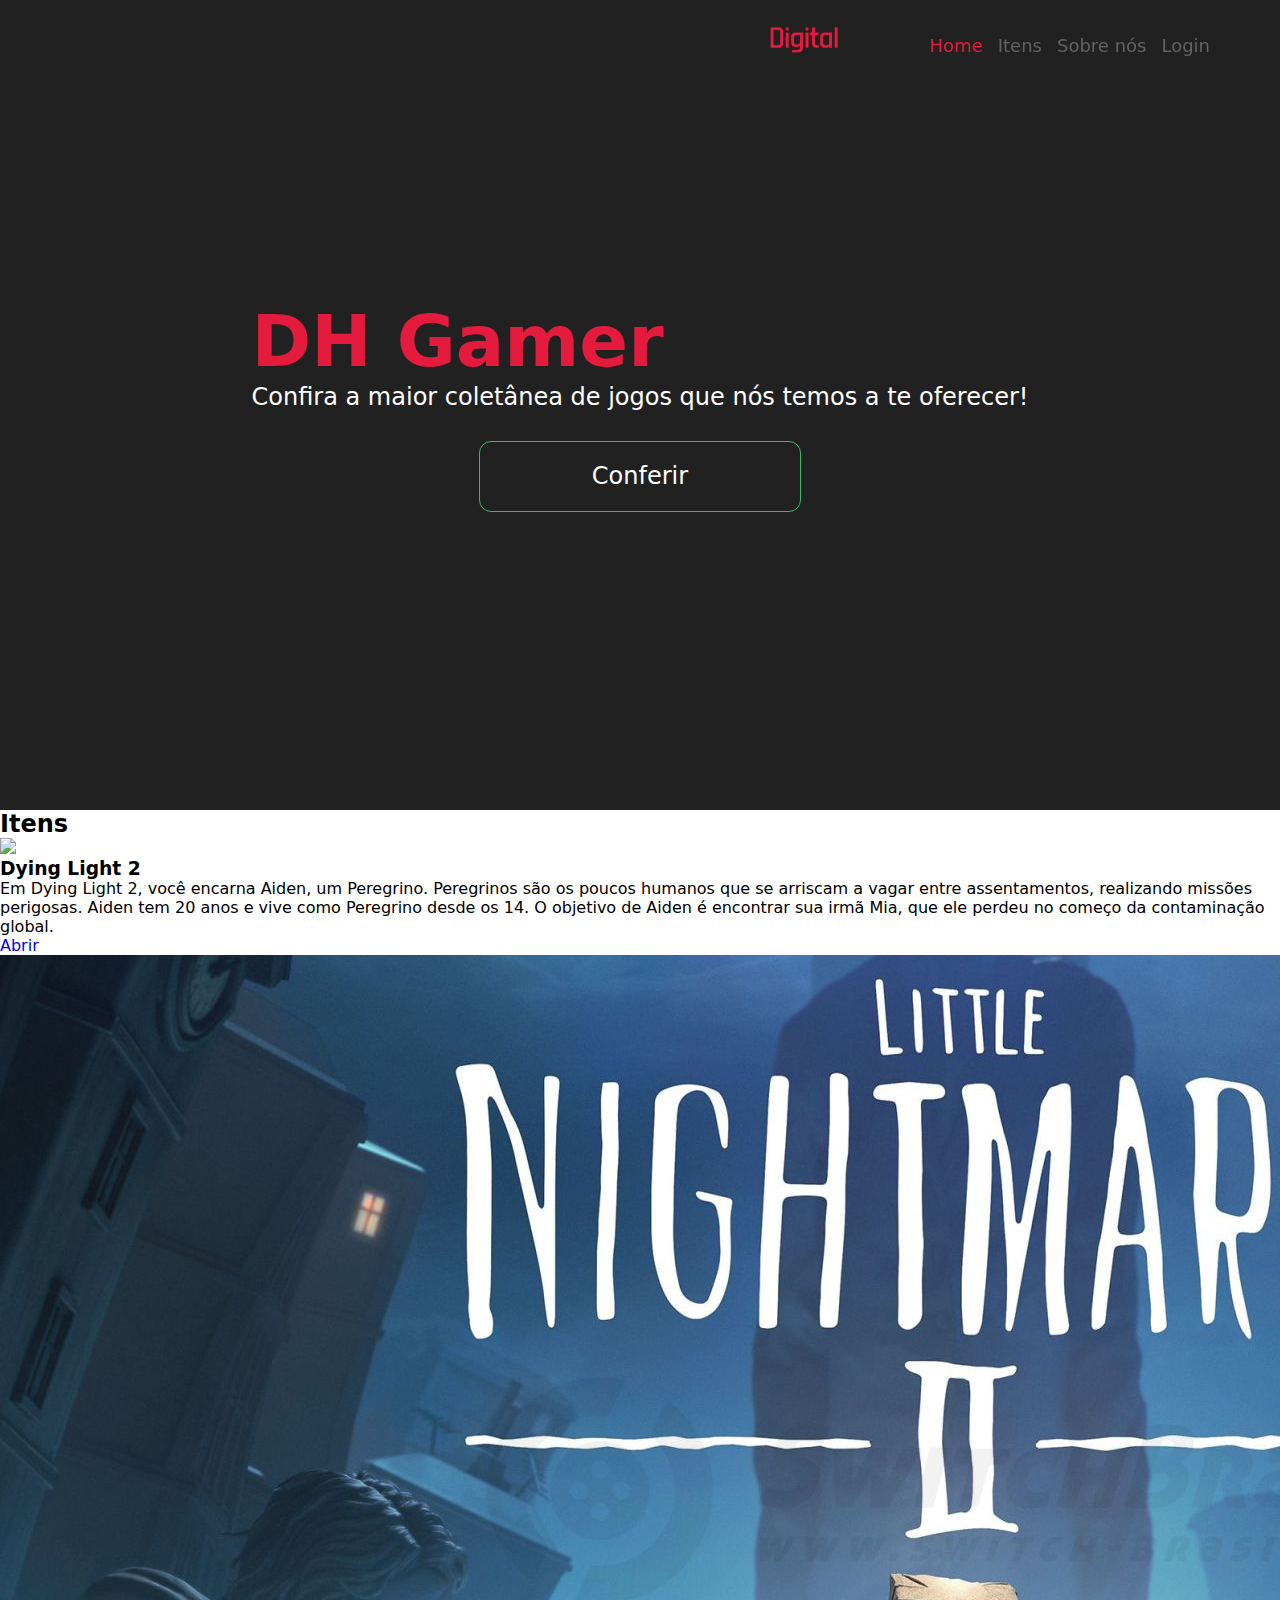
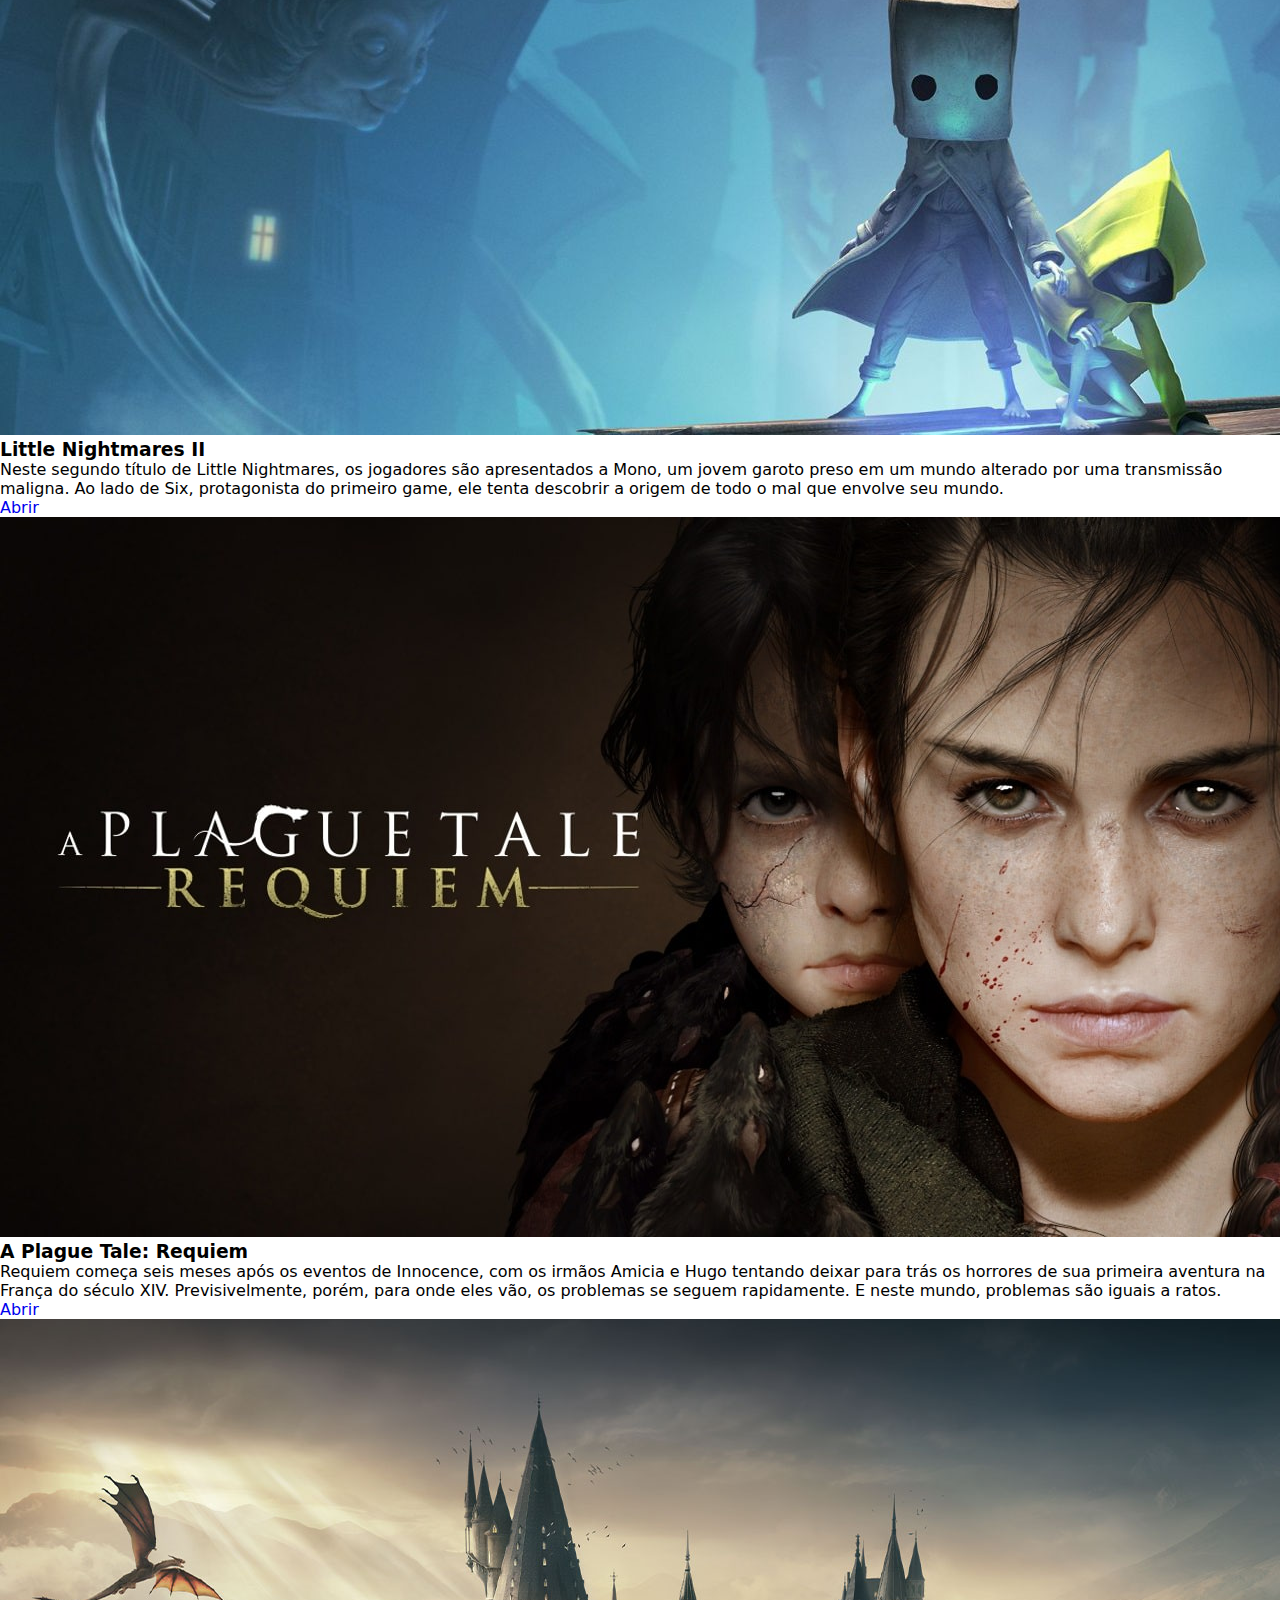
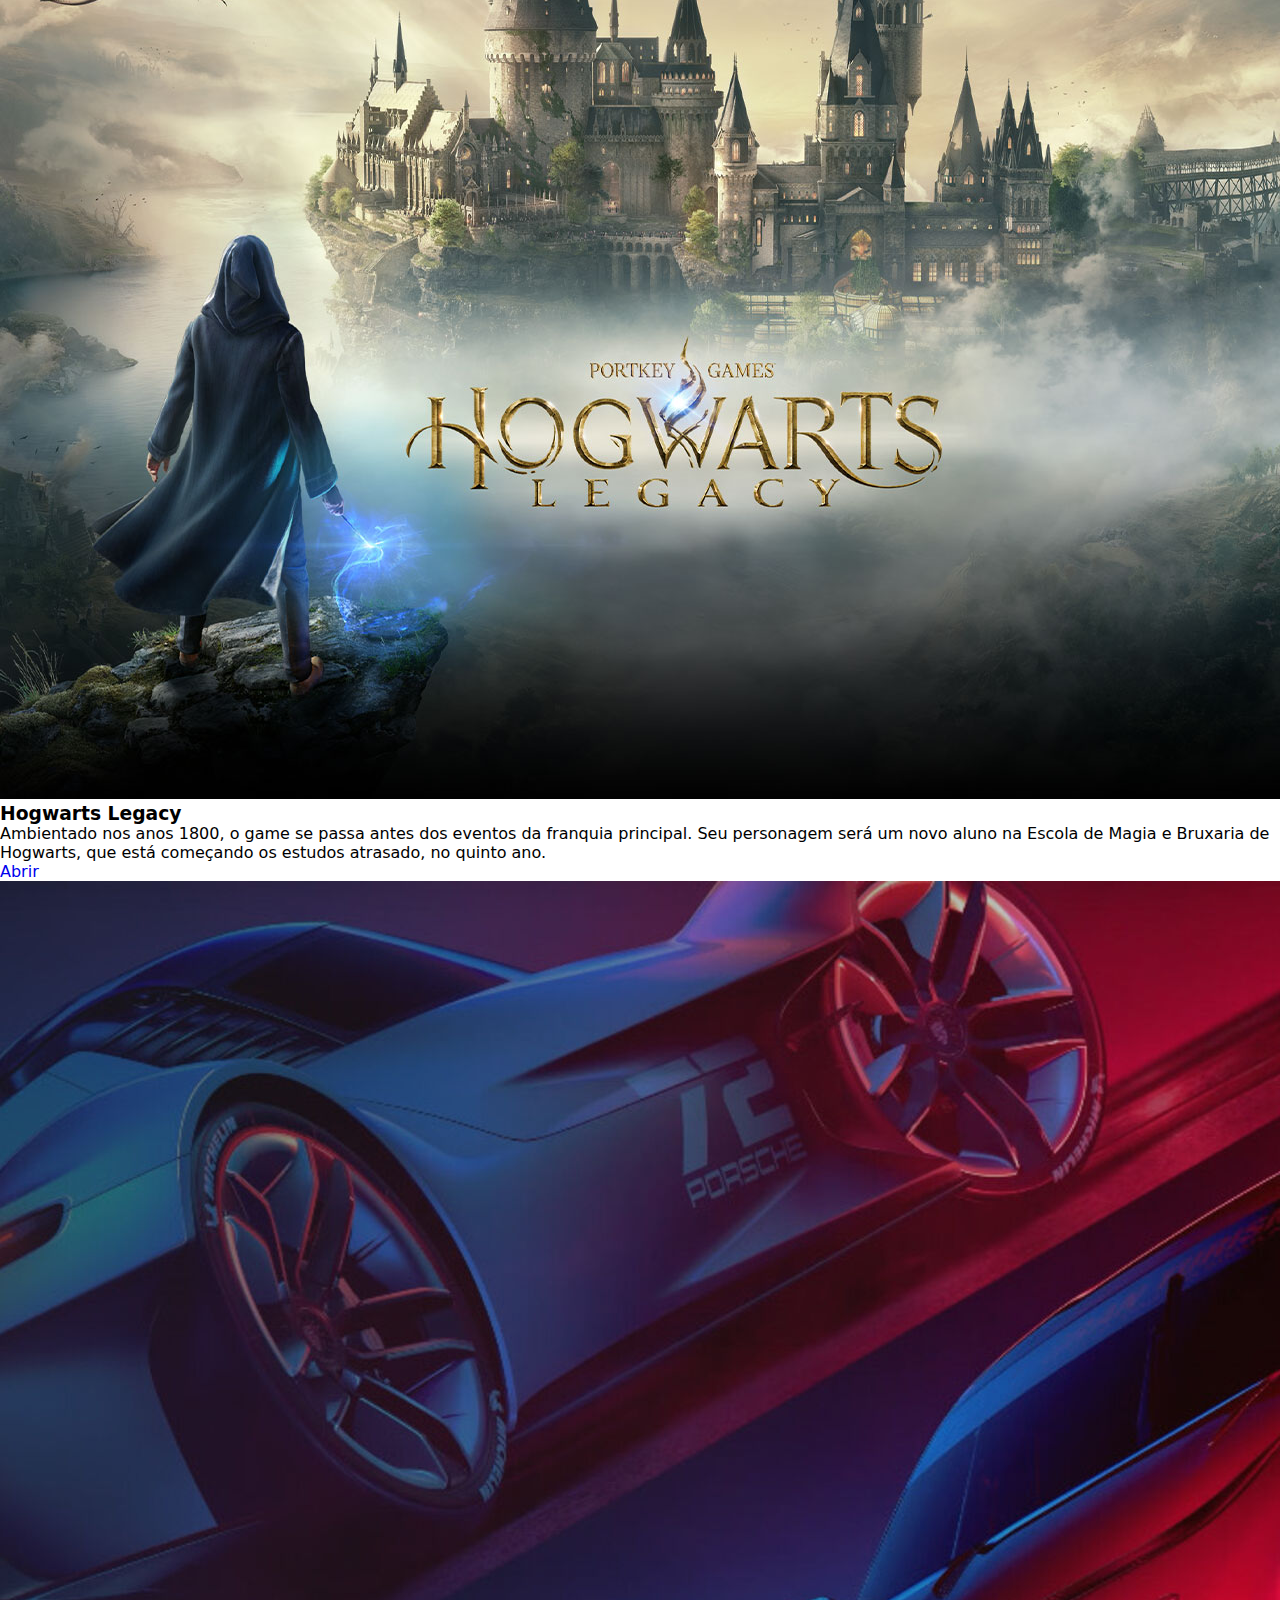
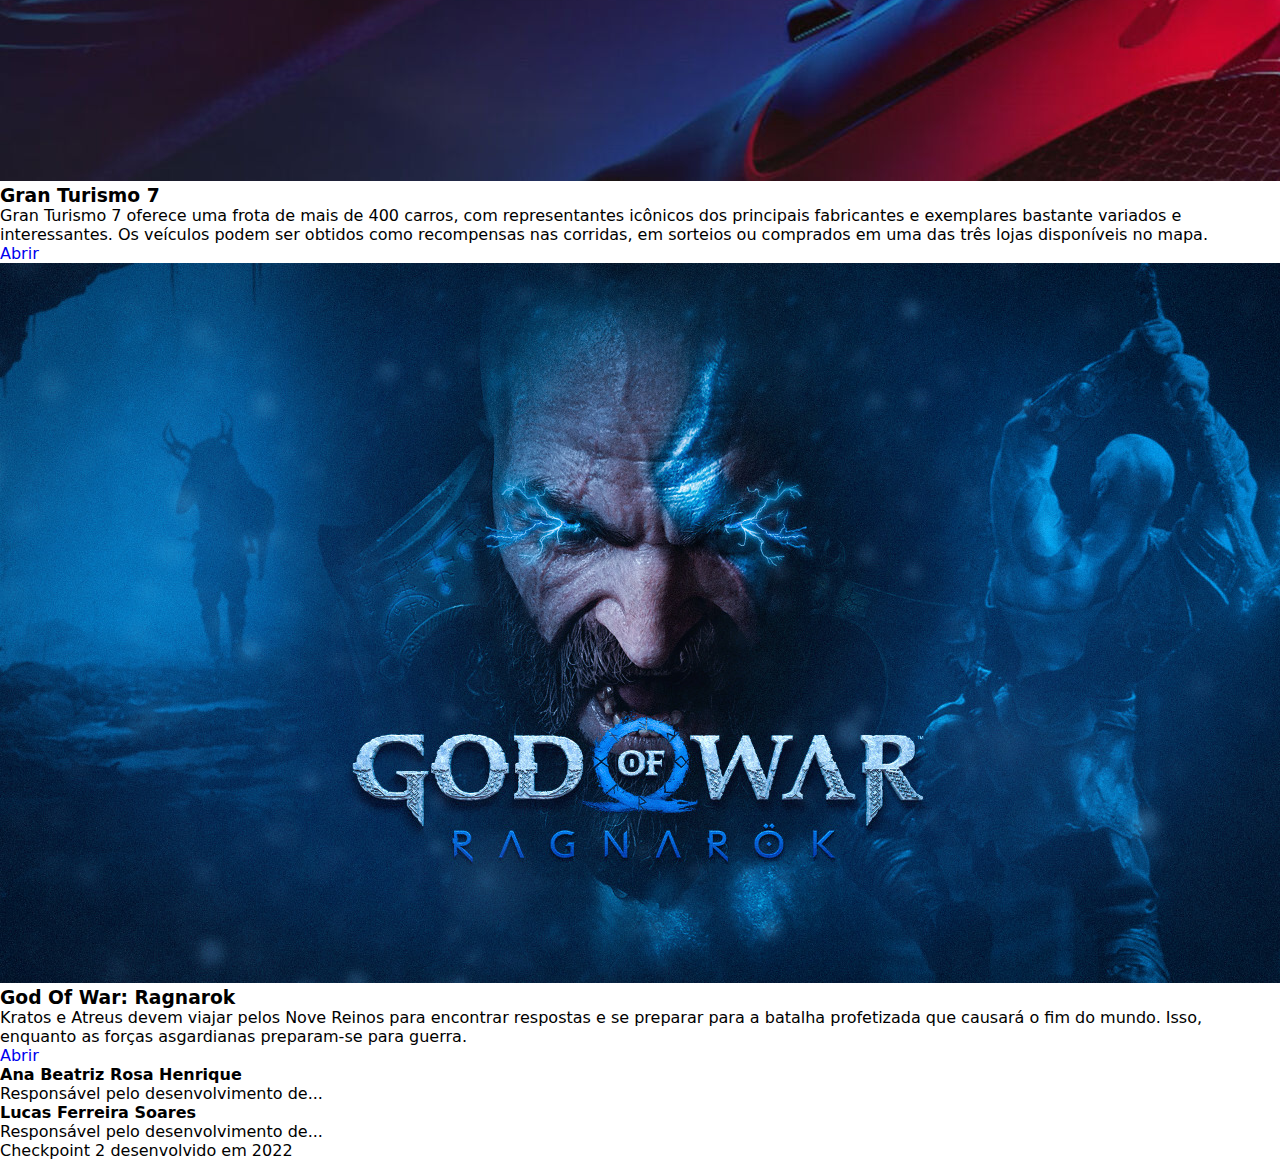
==== index.html @ 2938002d "commit 01" ====
<!DOCTYPE html>
<html lang="pt-BR">
  <head>
    <meta charset="UTF-8" />
    <meta http-equiv="X-UA-Compatible" content="IE=edge" />
    <meta name="viewport" content="width=device-width, initial-scale=1.0" />
    <title>DH Gamer | Página Inicial</title>
    <link rel="stylesheet" href="./css/style.css" />
  </head>
  <body>
    <header>
      <img src="./img/Logo.png" />

      <nav>
        <ul>
          <a href="#"><li class="home">Home</li></a>
          <a href="#"><li class="itens">Itens</li></a>
          <a href="#"><li class="itens">Sobre nós</li></a>
          <a href="#"><li class="itens">Login</li></a>
        </ul>
      </nav>
    </header>

    <main>
    
      <section class="seçao1">

        <div class="fundo">
            
            <div class="texto">
                <h1>DH Gamer</h1>
  
                <p>Confira a maior coletânea de jogos que nós temos a te oferecer!</p>
            </div>
  
          <button>Conferir</button>
        </div>
     </section>
  
        </div>
      <section class="seçao2">
        <h2>Itens</h2>

        <div class="container-itens">
          <div class="banner">
            <img src="./img/dyinglight2.jpg" />

            <h3>Dying Light 2</h3>

            <p>
              Em Dying Light 2, você encarna Aiden, um Peregrino. Peregrinos são
              os poucos humanos que se arriscam a vagar entre assentamentos,
              realizando missões perigosas. Aiden tem 20 anos e vive como
              Peregrino desde os 14. O objetivo de Aiden é encontrar sua irmã
              Mia, que ele perdeu no começo da contaminação global.
            </p>

            <a class="abrir" href="./pagina2.html">Abrir</a>
          </div>
        </div>

        <div class="container-itens">
          <div class="banner">
            <img src="./img/littlenightmares.jpg" />

            <h3>Little Nightmares II</h3>

            <p>
              Neste segundo título de Little Nightmares, os jogadores são
              apresentados a Mono, um jovem garoto preso em um mundo alterado
              por uma transmissão maligna. Ao lado de Six, protagonista do
              primeiro game, ele tenta descobrir a origem de todo o mal que
              envolve seu mundo.
            </p>

            <a class="abrir" href="./pagina2.html">Abrir</a>
          </div>
        </div>

        <div class="container-itens">
          <div class="banner">
            <img src="./img/plaguetale.jpg" />

            <h3>A Plague Tale: Requiem</h3>

            <p>
              Requiem começa seis meses após os eventos de Innocence, com os
              irmãos Amicia e Hugo tentando deixar para trás os horrores de sua
              primeira aventura na França do século XIV. Previsivelmente, porém,
              para onde eles vão, os problemas se seguem rapidamente. E neste
              mundo, problemas são iguais a ratos.
            </p>

            <a class="abrir" href="./pagina2.html">Abrir</a>
          </div>
        </div>

        <div class="container-itens">
          <div class="banner">
            <img src="./img/hogwartslegacy.jpg" />

            <h3>Hogwarts Legacy</h3>

            <p>
              Ambientado nos anos 1800, o game se passa antes dos eventos da
              franquia principal. Seu personagem será um novo aluno na Escola de
              Magia e Bruxaria de Hogwarts, que está começando os estudos
              atrasado, no quinto ano.
            </p>

            <a class="abrir" href="./pagina2.html">Abrir</a>
          </div>
        </div>

        <div class="container-itens">
          <div class="banner">
            <img src="./img/granturismo.jpg" />

            <h3>Gran Turismo 7</h3>

            <p>
              Gran Turismo 7 oferece uma frota de mais de 400 carros, com
              representantes icônicos dos principais fabricantes e exemplares
              bastante variados e interessantes. Os veículos podem ser obtidos
              como recompensas nas corridas, em sorteios ou comprados em uma das
              três lojas disponíveis no mapa.
            </p>

            <a class="abrir" href="./pagina2.html">Abrir</a>
          </div>
        </div>

        <div class="container-itens">
          <div class="banner">
            <img src="./img/gow.jpeg" />

            <h3>God Of War: Ragnarok</h3>

            <p>
              Kratos e Atreus devem viajar pelos Nove Reinos para encontrar
              respostas e se preparar para a batalha profetizada que causará o
              fim do mundo. Isso, enquanto as forças asgardianas preparam-se
              para guerra.
            </p>

            <a class="abrir" href="./pagina2.html">Abrir</a>

          </div>
        </div>
      </section>
    </main>

    <footer>
      <div>
        <div class="integrantes">
          <h4>Ana Beatriz Rosa Henrique</h4>
          <span>Responsável pelo desenvolvimento de...</span>

          <div class="redes">
            <a href="./img/Linkedin.png"></a>
            <a href="./img/github.png"></a>
          </div>
        </div>

        <div class="integrantes">
          <h4>Lucas Ferreira Soares</h4>
          <span>Responsável pelo desenvolvimento de...</span>

          <div class="redes">
            <a href="./img/Linkedin.png"></a>
            <a href="./img/github.png"></a>
          </div>
        </div>
      </div>

      <span class="checkpoint"> Checkpoint 2 desenvolvido em 2022 </span>
    </footer>
  </body>
</html>
---- css/style.css ----
*{
    padding: 0;
    box-sizing: border-box;
    margin: 0;
    font-family: system-ui, -apple-system, BlinkMacSystemFont, 'Segoe UI', Roboto, Oxygen, Ubuntu, Cantarell, 'Open Sans', 'Helvetica Neue', sans-serif;
}

header{
    display: flex;
    justify-content: space-between;
    align-items: center;
    padding: 20px 70px 20px 50px;
    font-size: 18px;
    height: 10vh;
    position: fixed;
    top:0 ;
    right: 0;
}

nav{
    display: flex;
}

ul{
    display: flex;
    align-items: center;
    list-style: none;
    gap: 15px;
}

a{
    text-decoration: none;
}

.home{
    color: #E51B3E;
}

.itens{
    color: #626262;
}

.fundo{
    background-color: rgba(0, 0, 0, 0.87);
    width: 100%;
    height: 100%;
    display: flex;
    flex-direction: column;
    align-items: center;
    justify-content: center;
    gap: 30px;
}

.texto{
    gap: 10px;
}

.seçao1{
    background-image: url(/img/background.jpg);
    width: 100%;
    height: 90vh;
}

h1{
    color: #E51B3E;
    font-size: 72px;
}
 
.fundo p{
    color: white;
    font-size: 24px;
    font-weight: 300;
}

button{
    width: 322px;
    height: 71px;
    border: 1px solid #33BB69;
    border-radius: 12px;
    color: white;
    background-color: rgba(255, 255, 255, 0);
    font-style: normal;
    font-weight: 400;
    font-size: 24px;
}
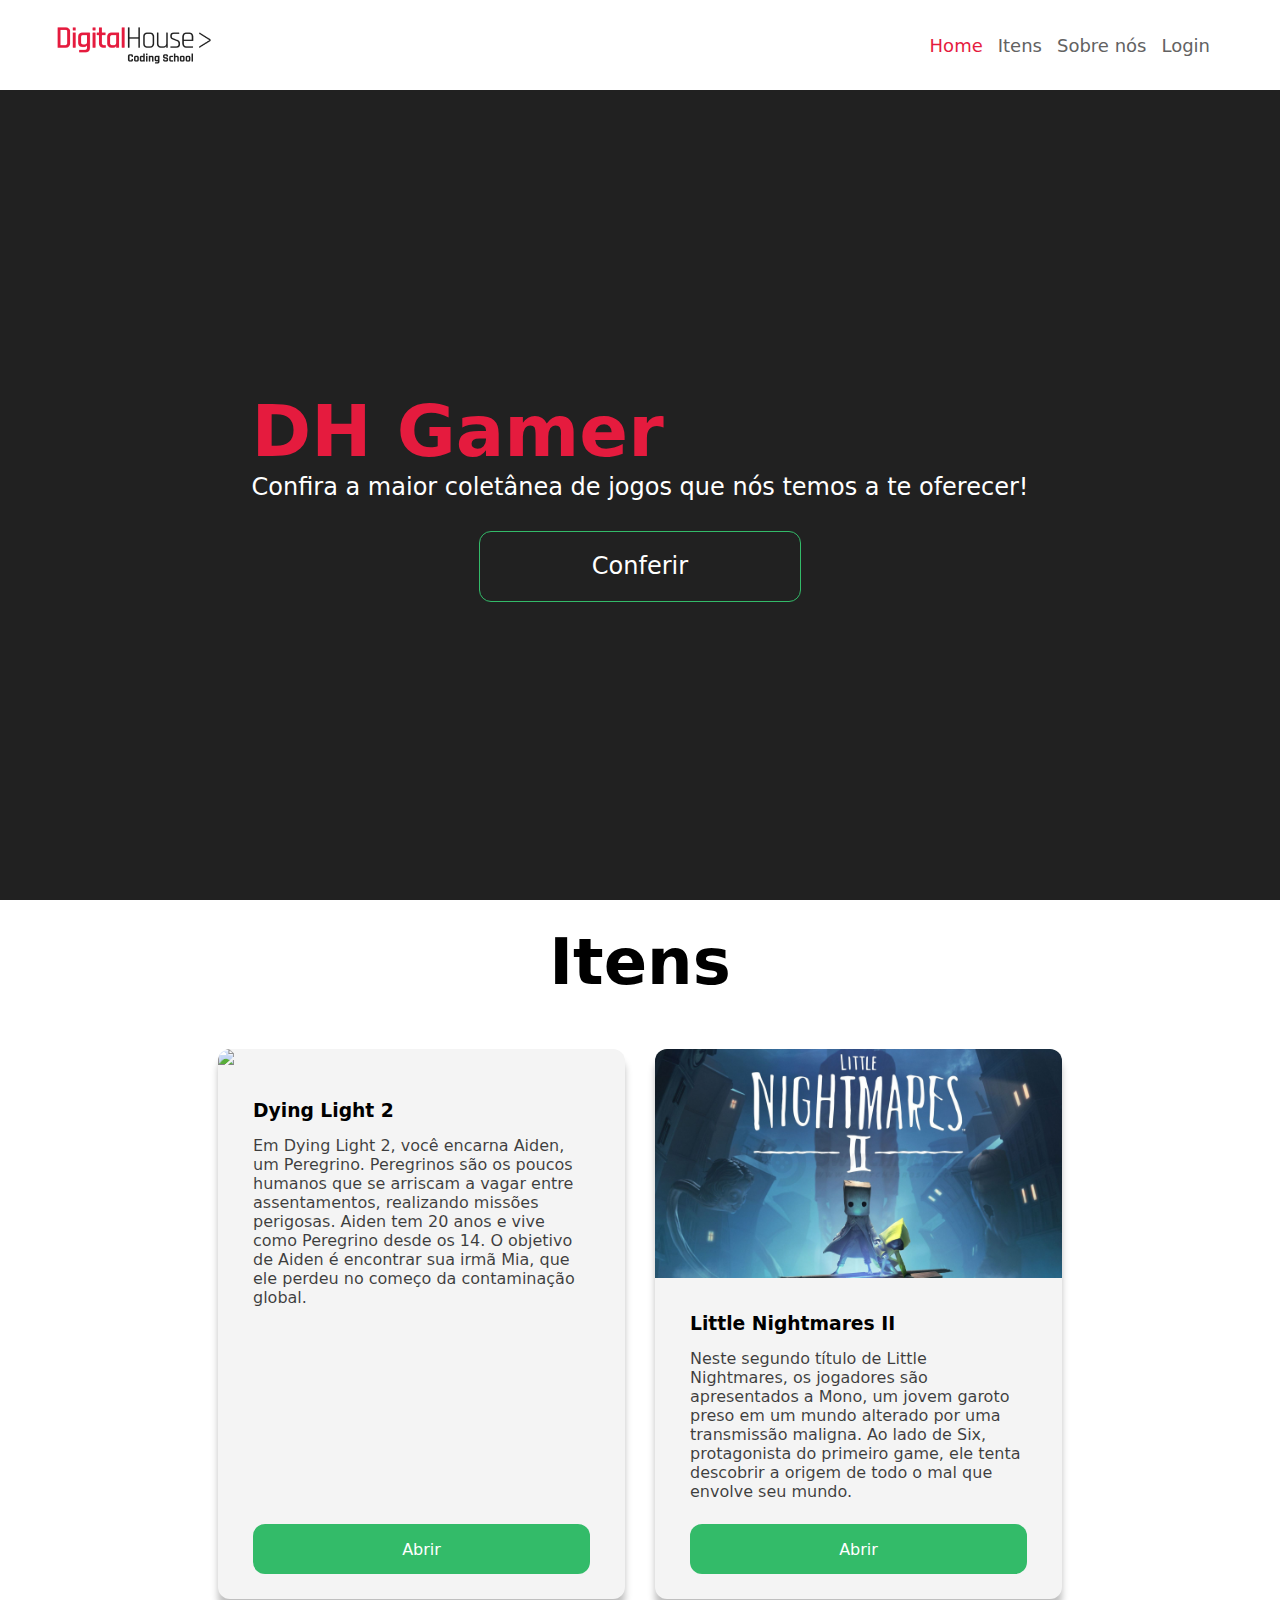
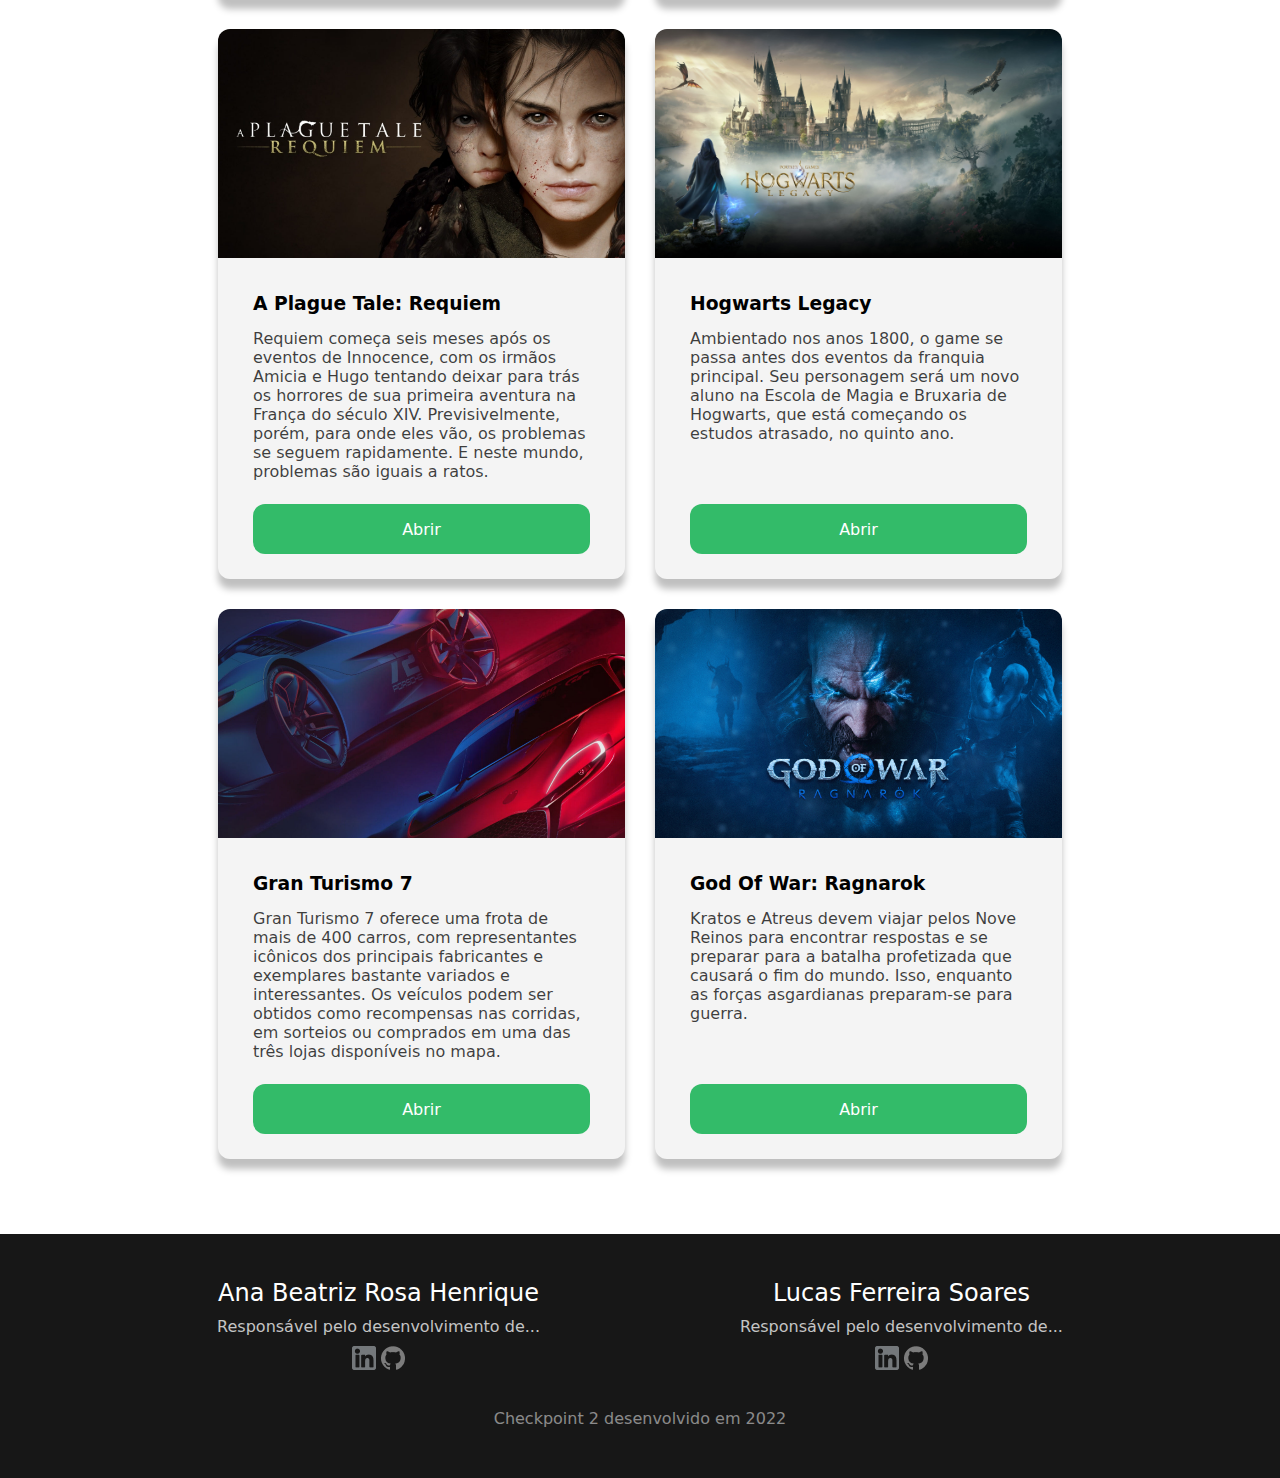
==== commit 0ebc8732: "commit02" ====
--- a/index.html
+++ b/index.html
@@ -1,61 +1,80 @@
 <!DOCTYPE html>
 <html lang="pt-BR">
-  <head>
-    <meta charset="UTF-8" />
-    <meta http-equiv="X-UA-Compatible" content="IE=edge" />
-    <meta name="viewport" content="width=device-width, initial-scale=1.0" />
-    <title>DH Gamer | Página Inicial</title>
-    <link rel="stylesheet" href="./css/style.css" />
-  </head>
-  <body>
-    <header>
-      <img src="./img/Logo.png" />
-
-      <nav>
-        <ul>
-          <a href="#"><li class="home">Home</li></a>
-          <a href="#"><li class="itens">Itens</li></a>
-          <a href="#"><li class="itens">Sobre nós</li></a>
-          <a href="#"><li class="itens">Login</li></a>
-        </ul>
-      </nav>
-    </header>
-
-    <main>
-    
-      <section class="seçao1">
-
-        <div class="fundo">
-            
-            <div class="texto">
-                <h1>DH Gamer</h1>
-  
-                <p>Confira a maior coletânea de jogos que nós temos a te oferecer!</p>
-            </div>
-  
-          <button>Conferir</button>
-        </div>
-     </section>
-  
-        </div>
-      <section class="seçao2">
-        <h2>Itens</h2>
+
+<head>
+  <meta charset="UTF-8" />
+  <meta http-equiv="X-UA-Compatible" content="IE=edge" />
+  <meta name="viewport" content="width=device-width, initial-scale=1.0" />
+  <title>DH Gamer | Página Inicial</title>
+  <link rel="stylesheet" href="./css/style.css" />
+</head>
+
+<body>
+  <header>
+    <img src="./img/Logo.png" />
+
+    <nav>
+      <ul>
+        <a href="#">
+          <li class="home">Home</li>
+        </a>
+        <a href="#seçao2">
+          <li class="itens">Itens</li>
+        </a>
+        <a href="#sobre-nós">
+          <li class="itens">Sobre nós</li>
+        </a>
+        <a href="#">
+          <li class="itens">Login</li>
+        </a>
+      </ul>
+    </nav>
+    <img class="menu-sanduiche" src="./img/menu.png" alt="menu">
+  </header>
+
+  <main>
+
+    <section class="seçao1">
+
+      <div class="fundo">
+
+        <div class="texto">
+          <h1>DH Gamer</h1>
+
+          <p>Confira a maior coletânea de jogos que nós temos a te oferecer!</p>
+        </div>
+
+        <button>Conferir</button>
+      </div>
+    </section>
+
+    </div>
+    <section class="seçao2" id="seçao2">
+      <h2>Itens</h2>
+
+
+      <div class="container-pai">
 
         <div class="container-itens">
           <div class="banner">
             <img src="./img/dyinglight2.jpg" />
 
-            <h3>Dying Light 2</h3>
-
-            <p>
-              Em Dying Light 2, você encarna Aiden, um Peregrino. Peregrinos são
-              os poucos humanos que se arriscam a vagar entre assentamentos,
-              realizando missões perigosas. Aiden tem 20 anos e vive como
-              Peregrino desde os 14. O objetivo de Aiden é encontrar sua irmã
-              Mia, que ele perdeu no começo da contaminação global.
-            </p>
-
-            <a class="abrir" href="./pagina2.html">Abrir</a>
+            <div class="descriçao">
+
+              <div class="conteudo">
+                <h3>Dying Light 2</h3>
+
+                <p>
+                  Em Dying Light 2, você encarna Aiden, um Peregrino. Peregrinos são
+                  os poucos humanos que se arriscam a vagar entre assentamentos,
+                  realizando missões perigosas. Aiden tem 20 anos e vive como
+                  Peregrino desde os 14. O objetivo de Aiden é encontrar sua irmã
+                  Mia, que ele perdeu no começo da contaminação global.
+                </p>
+              </div>
+
+              <a class="abrir" href="./pagina2.html">Abrir</a>
+            </div>
           </div>
         </div>
 
@@ -63,17 +82,21 @@
           <div class="banner">
             <img src="./img/littlenightmares.jpg" />
 
-            <h3>Little Nightmares II</h3>
-
-            <p>
-              Neste segundo título de Little Nightmares, os jogadores são
-              apresentados a Mono, um jovem garoto preso em um mundo alterado
-              por uma transmissão maligna. Ao lado de Six, protagonista do
-              primeiro game, ele tenta descobrir a origem de todo o mal que
-              envolve seu mundo.
-            </p>
-
-            <a class="abrir" href="./pagina2.html">Abrir</a>
+            <div class="descriçao">
+              <div class="conteudo">
+                <h3>Little Nightmares II</h3>
+
+                <p>
+                  Neste segundo título de Little Nightmares, os jogadores são
+                  apresentados a Mono, um jovem garoto preso em um mundo alterado
+                  por uma transmissão maligna. Ao lado de Six, protagonista do
+                  primeiro game, ele tenta descobrir a origem de todo o mal que
+                  envolve seu mundo.
+                </p>
+              </div>
+
+              <a class="abrir" href="./pagina2.html">Abrir</a>
+            </div>
           </div>
         </div>
 
@@ -81,17 +104,21 @@
           <div class="banner">
             <img src="./img/plaguetale.jpg" />
 
-            <h3>A Plague Tale: Requiem</h3>
-
-            <p>
-              Requiem começa seis meses após os eventos de Innocence, com os
-              irmãos Amicia e Hugo tentando deixar para trás os horrores de sua
-              primeira aventura na França do século XIV. Previsivelmente, porém,
-              para onde eles vão, os problemas se seguem rapidamente. E neste
-              mundo, problemas são iguais a ratos.
-            </p>
-
-            <a class="abrir" href="./pagina2.html">Abrir</a>
+            <div class="descriçao">
+              <div class="conteudo">
+                <h3>A Plague Tale: Requiem</h3>
+
+                <p>
+                  Requiem começa seis meses após os eventos de Innocence, com os
+                  irmãos Amicia e Hugo tentando deixar para trás os horrores de sua
+                  primeira aventura na França do século XIV. Previsivelmente, porém,
+                  para onde eles vão, os problemas se seguem rapidamente. E neste
+                  mundo, problemas são iguais a ratos.
+                </p>
+              </div>
+
+              <a class="abrir" href="./pagina2.html">Abrir</a>
+            </div>
           </div>
         </div>
 
@@ -99,16 +126,20 @@
           <div class="banner">
             <img src="./img/hogwartslegacy.jpg" />
 
-            <h3>Hogwarts Legacy</h3>
-
-            <p>
-              Ambientado nos anos 1800, o game se passa antes dos eventos da
-              franquia principal. Seu personagem será um novo aluno na Escola de
-              Magia e Bruxaria de Hogwarts, que está começando os estudos
-              atrasado, no quinto ano.
-            </p>
-
-            <a class="abrir" href="./pagina2.html">Abrir</a>
+            <div class="descriçao">
+              <div class="conteudo">
+                <h3>Hogwarts Legacy</h3>
+
+                <p>
+                  Ambientado nos anos 1800, o game se passa antes dos eventos da
+                  franquia principal. Seu personagem será um novo aluno na Escola de
+                  Magia e Bruxaria de Hogwarts, que está começando os estudos
+                  atrasado, no quinto ano.
+                </p>
+              </div>
+
+              <a class="abrir" href="./pagina2.html">Abrir</a>
+            </div>
           </div>
         </div>
 
@@ -116,17 +147,21 @@
           <div class="banner">
             <img src="./img/granturismo.jpg" />
 
-            <h3>Gran Turismo 7</h3>
-
-            <p>
-              Gran Turismo 7 oferece uma frota de mais de 400 carros, com
-              representantes icônicos dos principais fabricantes e exemplares
-              bastante variados e interessantes. Os veículos podem ser obtidos
-              como recompensas nas corridas, em sorteios ou comprados em uma das
-              três lojas disponíveis no mapa.
-            </p>
-
-            <a class="abrir" href="./pagina2.html">Abrir</a>
+            <div class="descriçao">
+              <div class="conteudo">
+                <h3>Gran Turismo 7</h3>
+
+                <p>
+                  Gran Turismo 7 oferece uma frota de mais de 400 carros, com
+                  representantes icônicos dos principais fabricantes e exemplares
+                  bastante variados e interessantes. Os veículos podem ser obtidos
+                  como recompensas nas corridas, em sorteios ou comprados em uma das
+                  três lojas disponíveis no mapa.
+                </p>
+              </div>
+
+              <a class="abrir" href="./pagina2.html">Abrir</a>
+            </div>
           </div>
         </div>
 
@@ -134,31 +169,37 @@
           <div class="banner">
             <img src="./img/gow.jpeg" />
 
-            <h3>God Of War: Ragnarok</h3>
-
-            <p>
-              Kratos e Atreus devem viajar pelos Nove Reinos para encontrar
-              respostas e se preparar para a batalha profetizada que causará o
-              fim do mundo. Isso, enquanto as forças asgardianas preparam-se
-              para guerra.
-            </p>
-
-            <a class="abrir" href="./pagina2.html">Abrir</a>
-
-          </div>
-        </div>
-      </section>
-    </main>
-
-    <footer>
-      <div>
+            <div class="descriçao">
+              <div class="conteudo">
+                <h3>God Of War: Ragnarok</h3>
+
+                <p>
+                  Kratos e Atreus devem viajar pelos Nove Reinos para encontrar
+                  respostas e se preparar para a batalha profetizada que causará o
+                  fim do mundo. Isso, enquanto as forças asgardianas preparam-se
+                  para guerra.
+                </p>
+              </div>
+
+              <a class="abrir" href="./pagina2.html">Abrir</a>
+            </div>
+          </div>
+        </div>
+      </div>
+    </section>
+  </main>
+
+  <footer>
+    <div id="sobre-nós">
+      <div class="informaçoes">
         <div class="integrantes">
           <h4>Ana Beatriz Rosa Henrique</h4>
           <span>Responsável pelo desenvolvimento de...</span>
 
           <div class="redes">
-            <a href="./img/Linkedin.png"></a>
-            <a href="./img/github.png"></a>
+            <a href="https://www.linkedin.com/in/ana-beatriz-rosa-henrique-3b5945232/"><img src="./img/Linkedin.png"
+                alt="LinkedIn"></a>
+            <a href="https://github.com/nabiiaz"><img src="./img/github.png" alt="GitHub"></a>
           </div>
         </div>
 
@@ -167,13 +208,16 @@
           <span>Responsável pelo desenvolvimento de...</span>
 
           <div class="redes">
-            <a href="./img/Linkedin.png"></a>
-            <a href="./img/github.png"></a>
+            <a href="https://www.linkedin.com/in/lucas-soares-33154a239/"><img src="./img/Linkedin.png"
+                alt="LinkedIn"></a>
+            <a href="https://github.com/LucasTrawman"><img src="./img/github.png" alt="GitHub"></a>
           </div>
         </div>
       </div>
-
-      <span class="checkpoint"> Checkpoint 2 desenvolvido em 2022 </span>
-    </footer>
-  </body>
-</html>
+    </div>
+
+    <span class="checkpoint"> Checkpoint 2 desenvolvido em 2022 </span>
+  </footer>
+</body>
+
+</html>--- a/css/style.css
+++ b/css/style.css
@@ -11,10 +11,16 @@
     align-items: center;
     padding: 20px 70px 20px 50px;
     font-size: 18px;
+    width: 100%;
     height: 10vh;
-    position: fixed;
-    top:0 ;
-    right: 0;
+    position: -webkit-sticky;
+    position: sticky;
+    top: 0;
+    background-color: white;
+}
+
+.menu-sanduiche{
+    display: none;
 }
 
 nav{
@@ -84,3 +90,160 @@
     font-size: 24px;
 }
 
+.seçao2{
+    display: flex;
+    flex-direction: column;
+    justify-content: center;
+    align-items: center;
+    padding: 25px;
+    
+}
+
+.seçao2 h2{
+    font-size: 64px;
+}
+.container-pai{
+    display: flex;
+    flex-direction: row;
+    flex-wrap: wrap;
+    justify-content: center;
+    align-items: center;
+    width: 100%;
+    gap: 30px;
+    padding: 50px;
+}
+
+.container-itens img{
+    width: 100%;
+    border-top-right-radius: 12px;
+    border-top-left-radius: 12px;
+
+}
+
+.banner{
+    display: flex;
+    flex-direction: column;
+    width: 407px;
+    background-color: #F4F4F4;
+    height: 550px;
+    border-radius: 12px;
+    gap: 10px;
+    box-shadow: 0px 10px 7px rgba(0, 0, 0, 0.25);
+}
+
+.descriçao{
+    display: flex;
+    flex-direction: column;
+    padding: 25px 35px; 
+    gap: 10px;
+    height: 100%;
+    justify-content: space-between;
+} 
+
+.descriçao a{
+    display: flex;
+    align-items: center;
+    justify-content:center;
+    color: white;
+    background-color: #33BB69;
+    width: 100%;
+    height: 50px;
+    border-radius: 12px;
+}
+
+.conteudo{
+    display: flex;
+    flex-direction: column;
+    gap: 15px;
+}
+
+.conteudo p{
+    color: rgba(0, 0, 0, 0.753);
+}
+
+footer{
+    background-color: #171717;
+    color: white;
+    display: flex;
+    flex-direction:column;
+    justify-content: space-around;
+    align-items:center;
+    padding-top: 45px;
+    padding-bottom: 50px;
+    gap: 35px;
+}
+
+.integrantes h4{
+    font-weight: 400;
+    font-size: 24px;
+}
+
+.informaçoes{
+    display: flex;
+    align-items: center;
+    justify-content: center;
+    gap: 200px;
+}
+
+.integrantes{
+    display: flex;
+    justify-content:center;
+    align-items: center;
+    flex-direction: column;
+    gap:10px;
+}
+
+.integrantes span{
+    color: rgba(255, 255, 255, 0.753);
+}
+
+.redes a{
+    width: 30px;
+    height: 40px;
+}
+
+.checkpoint{
+     color: rgba(255, 255, 255, 0.5);
+}
+
+@media (max-width: 460px){
+    header{
+        padding:20px;
+    }
+    nav{
+        display: none;
+    }
+
+    .menu-sanduiche{
+        display: block;
+    }
+
+    .texto{
+        padding: 35px;
+    }
+    
+    .banner{
+        width: 100%;
+    }
+    
+    .seçao2{
+        background-color: #E51B3E;
+    }
+    
+    .informaçoes{
+        display: flex;
+        flex-direction: column;
+        align-content: flex-start;
+        justify-content: flex-start;
+        gap: 20px;
+        width: 100%;
+        padding: 0;
+    }
+
+    .integrantes{
+        width: 100%;
+        align-content: flex-start;
+        justify-content: flex-start;
+        padding: 0;
+    }
+}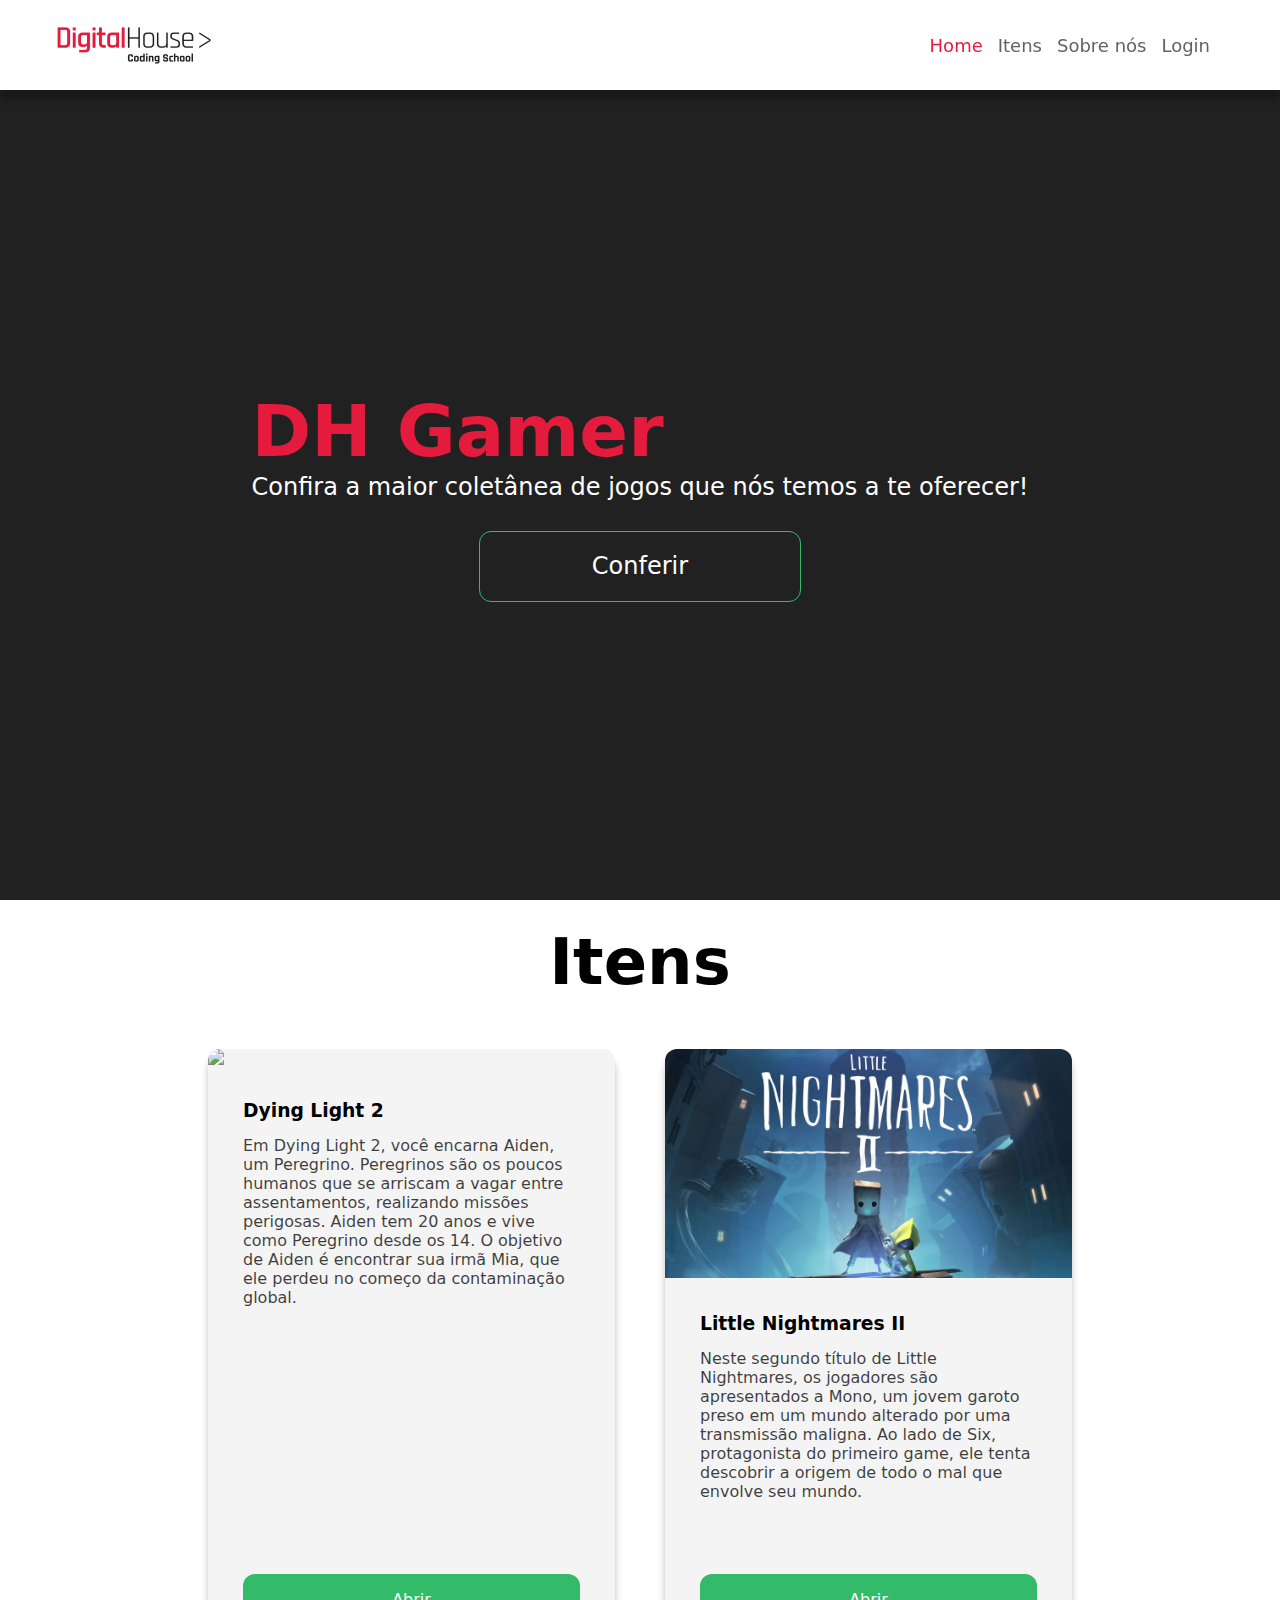
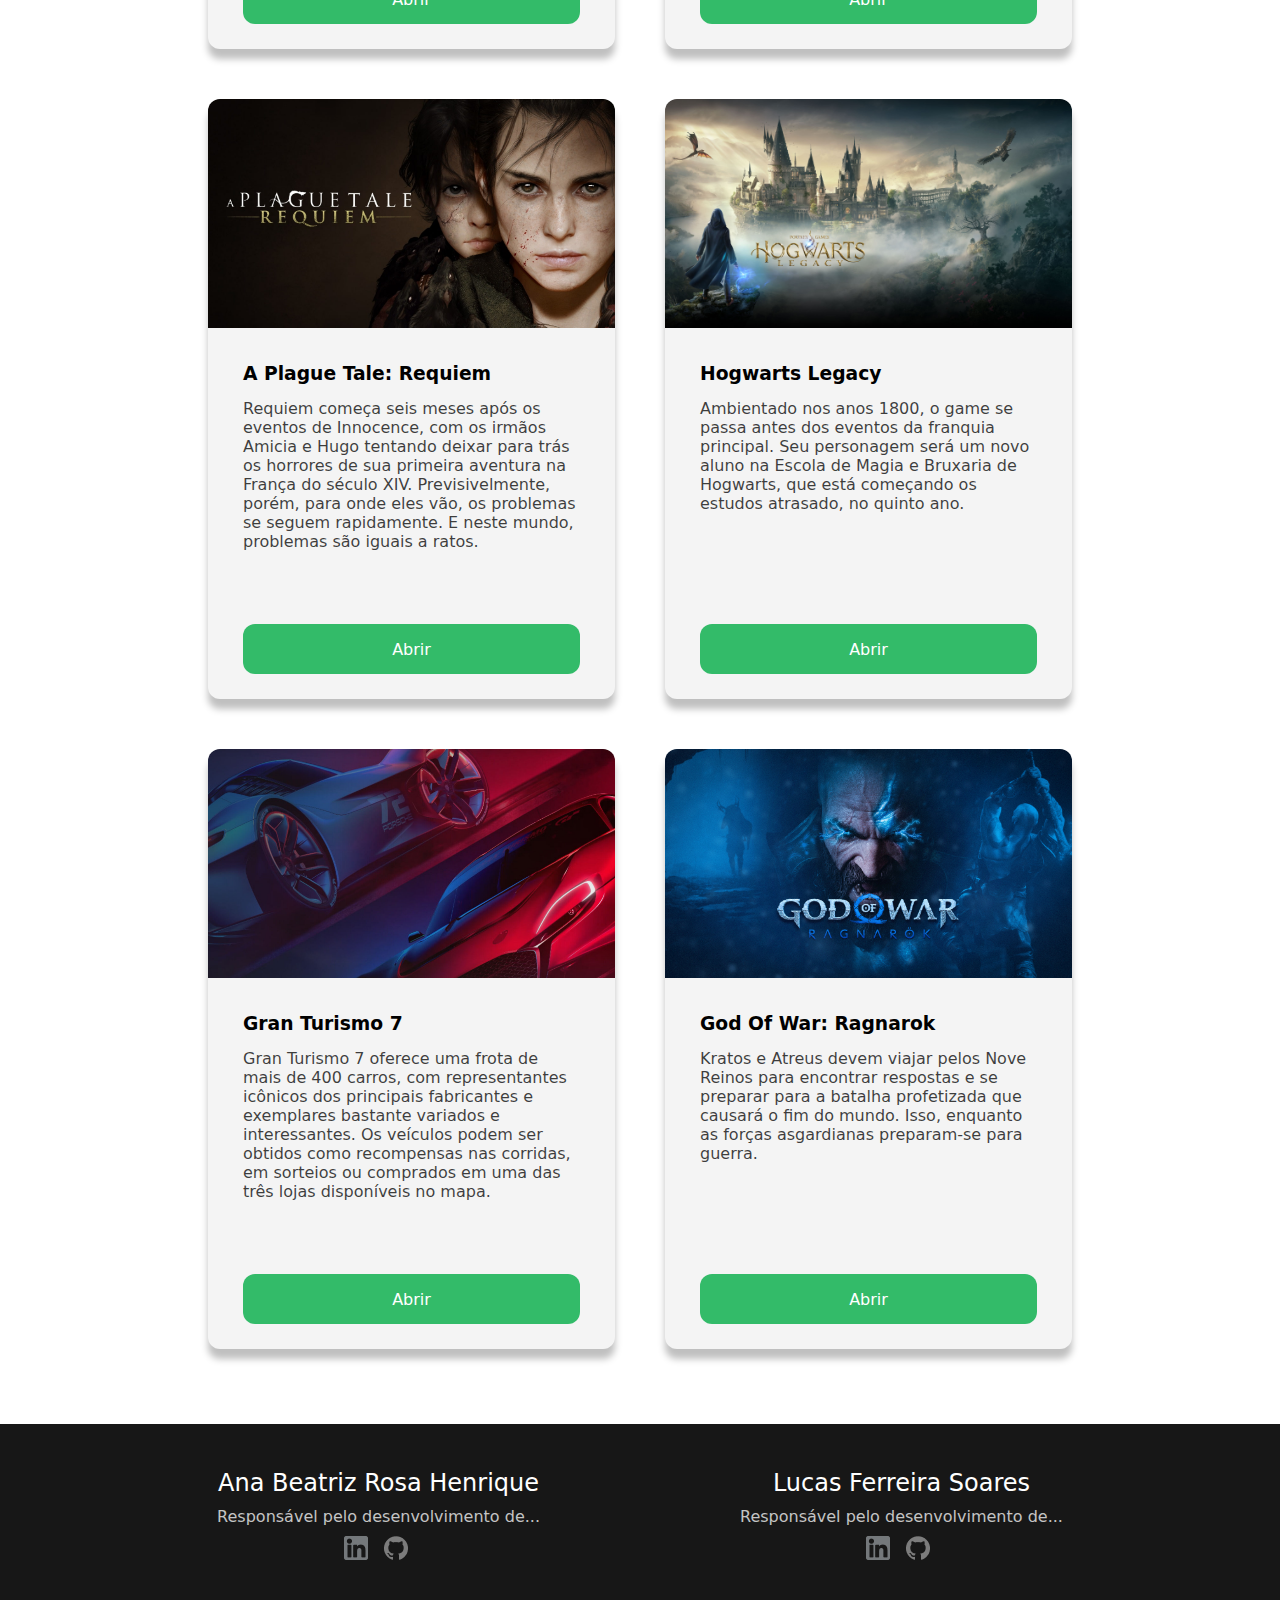
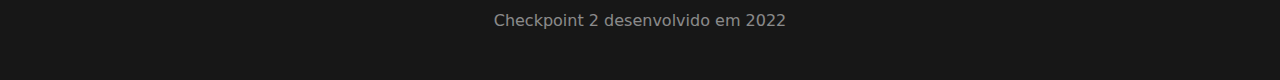
==== commit ce4a0a78: "push modal" ====
--- a/index.html
+++ b/index.html
@@ -6,6 +6,7 @@
   <meta http-equiv="X-UA-Compatible" content="IE=edge" />
   <meta name="viewport" content="width=device-width, initial-scale=1.0" />
   <title>DH Gamer | Página Inicial</title>
+<link href="https://cdn.jsdelivr.net/npm/bootstrap@5.2.0-beta1/dist/css/bootstrap.min.css" rel="stylesheet" integrity="sha384-0evHe/X+R7YkIZDRvuzKMRqM+OrBnVFBL6DOitfPri4tjfHxaWutUpFmBp4vmVor" crossorigin="anonymous">
   <link rel="stylesheet" href="./css/style.css" />
 </head>
 
@@ -44,7 +45,7 @@
           <p>Confira a maior coletânea de jogos que nós temos a te oferecer!</p>
         </div>
 
-        <button>Conferir</button>
+        <a href="#seçao2"> <button>Conferir</button> </a>
       </div>
     </section>
 
@@ -218,6 +219,8 @@
 
     <span class="checkpoint"> Checkpoint 2 desenvolvido em 2022 </span>
   </footer>
+<!-- JavaScript Bundle with Popper -->
+<script src="https://cdn.jsdelivr.net/npm/bootstrap@5.2.0-beta1/dist/js/bootstrap.bundle.min.js" integrity="sha384-pprn3073KE6tl6bjs2QrFaJGz5/SUsLqktiwsUTF55Jfv3qYSDhgCecCxMW52nD2" crossorigin="anonymous"></script>
 </body>
 
 </html>--- a/css/style.css
+++ b/css/style.css
@@ -5,6 +5,9 @@
     font-family: system-ui, -apple-system, BlinkMacSystemFont, 'Segoe UI', Roboto, Oxygen, Ubuntu, Cantarell, 'Open Sans', 'Helvetica Neue', sans-serif;
 }
 
+html{
+    scroll-behavior: smooth;
+}
 header{
     display: flex;
     justify-content: space-between;
@@ -17,6 +20,7 @@
     position: sticky;
     top: 0;
     background-color: white;
+    box-shadow: 0px 10px 7px rgba(0, 0, 0, 0.25);
 }
 
 .menu-sanduiche{
@@ -25,6 +29,15 @@
 
 nav{
     display: flex;
+    transition: 1s;
+}
+
+header li{
+    transition: all 0.4s;
+}
+
+header li:hover{
+    transform: rotate(360deg);
 }
 
 ul{
@@ -88,6 +101,13 @@
     font-style: normal;
     font-weight: 400;
     font-size: 24px;
+    transition: 1s;     
+}
+
+button:hover{
+    background-color:white;
+    color: #33BB69;
+    transform: scale(1.2)
 }
 
 .seçao2{
@@ -109,7 +129,7 @@
     justify-content: center;
     align-items: center;
     width: 100%;
-    gap: 30px;
+    gap: 50px;
     padding: 50px;
 }
 
@@ -117,7 +137,7 @@
     width: 100%;
     border-top-right-radius: 12px;
     border-top-left-radius: 12px;
-
+    
 }
 
 .banner{
@@ -125,10 +145,15 @@
     flex-direction: column;
     width: 407px;
     background-color: #F4F4F4;
-    height: 550px;
+    height: 600px;
     border-radius: 12px;
     gap: 10px;
     box-shadow: 0px 10px 7px rgba(0, 0, 0, 0.25);
+    transition: 1s;
+}
+
+.banner:hover{
+    transform:scale(0.9);
 }
 
 .descriçao{
@@ -159,6 +184,16 @@
 
 .conteudo p{
     color: rgba(0, 0, 0, 0.753);
+}
+
+.abrir{
+    transition: all 1s;
+}
+
+.abrir:hover{
+    background-color:  #222222;
+    color: #33BB69;
+    transform: scale(0.8)
 }
 
 footer{
@@ -191,15 +226,34 @@
     align-items: center;
     flex-direction: column;
     gap:10px;
+    transition: 1s;
+}
+
+.integrantes:hover{
+    transform:scale(1.2);
+    border: #626262;
 }
 
 .integrantes span{
     color: rgba(255, 255, 255, 0.753);
+}
+
+.redes{
+    display: flex;
+    gap: 10px;
 }
 
 .redes a{
     width: 30px;
     height: 40px;
+    transition: 1s;
+    animation:pulsar 0.5s infinite alternate;
+}
+
+@keyframes pulsar{
+    to{
+        transform:scale(1.2);
+    }
 }
 
 .checkpoint{
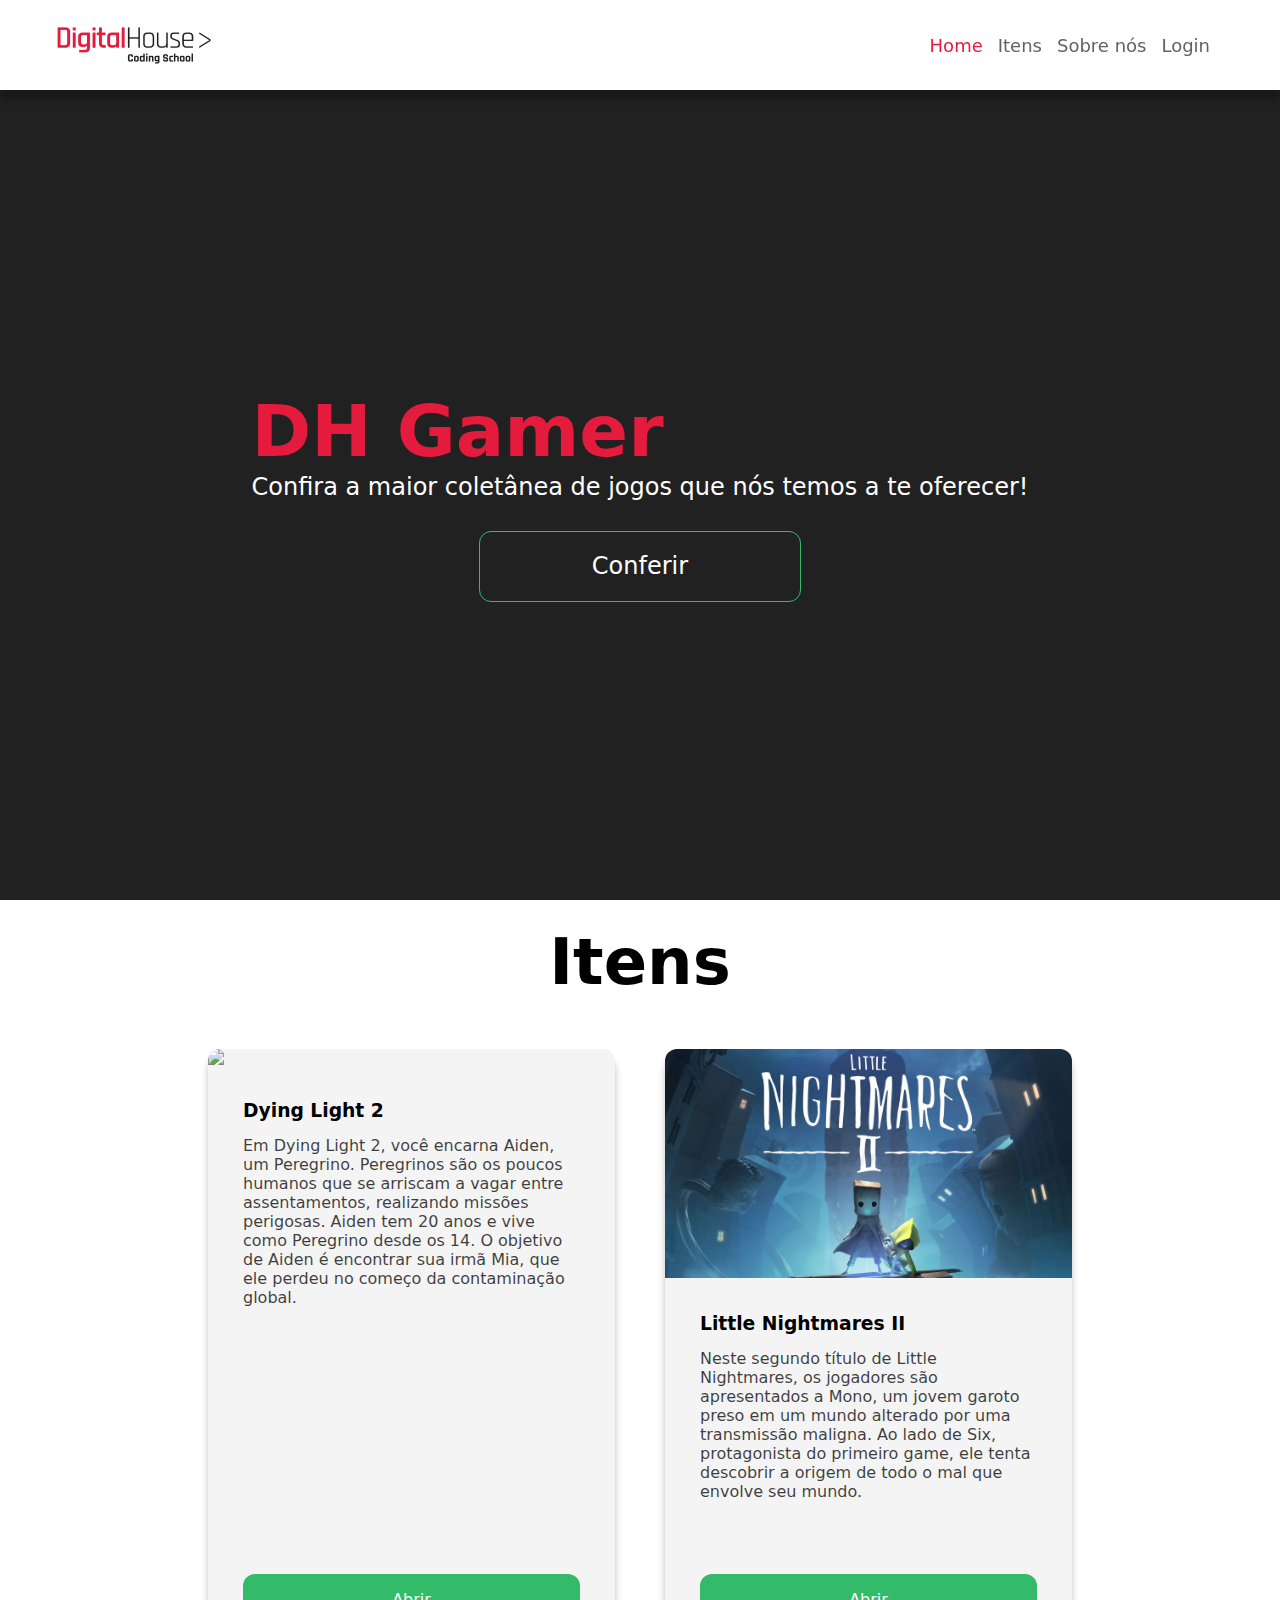
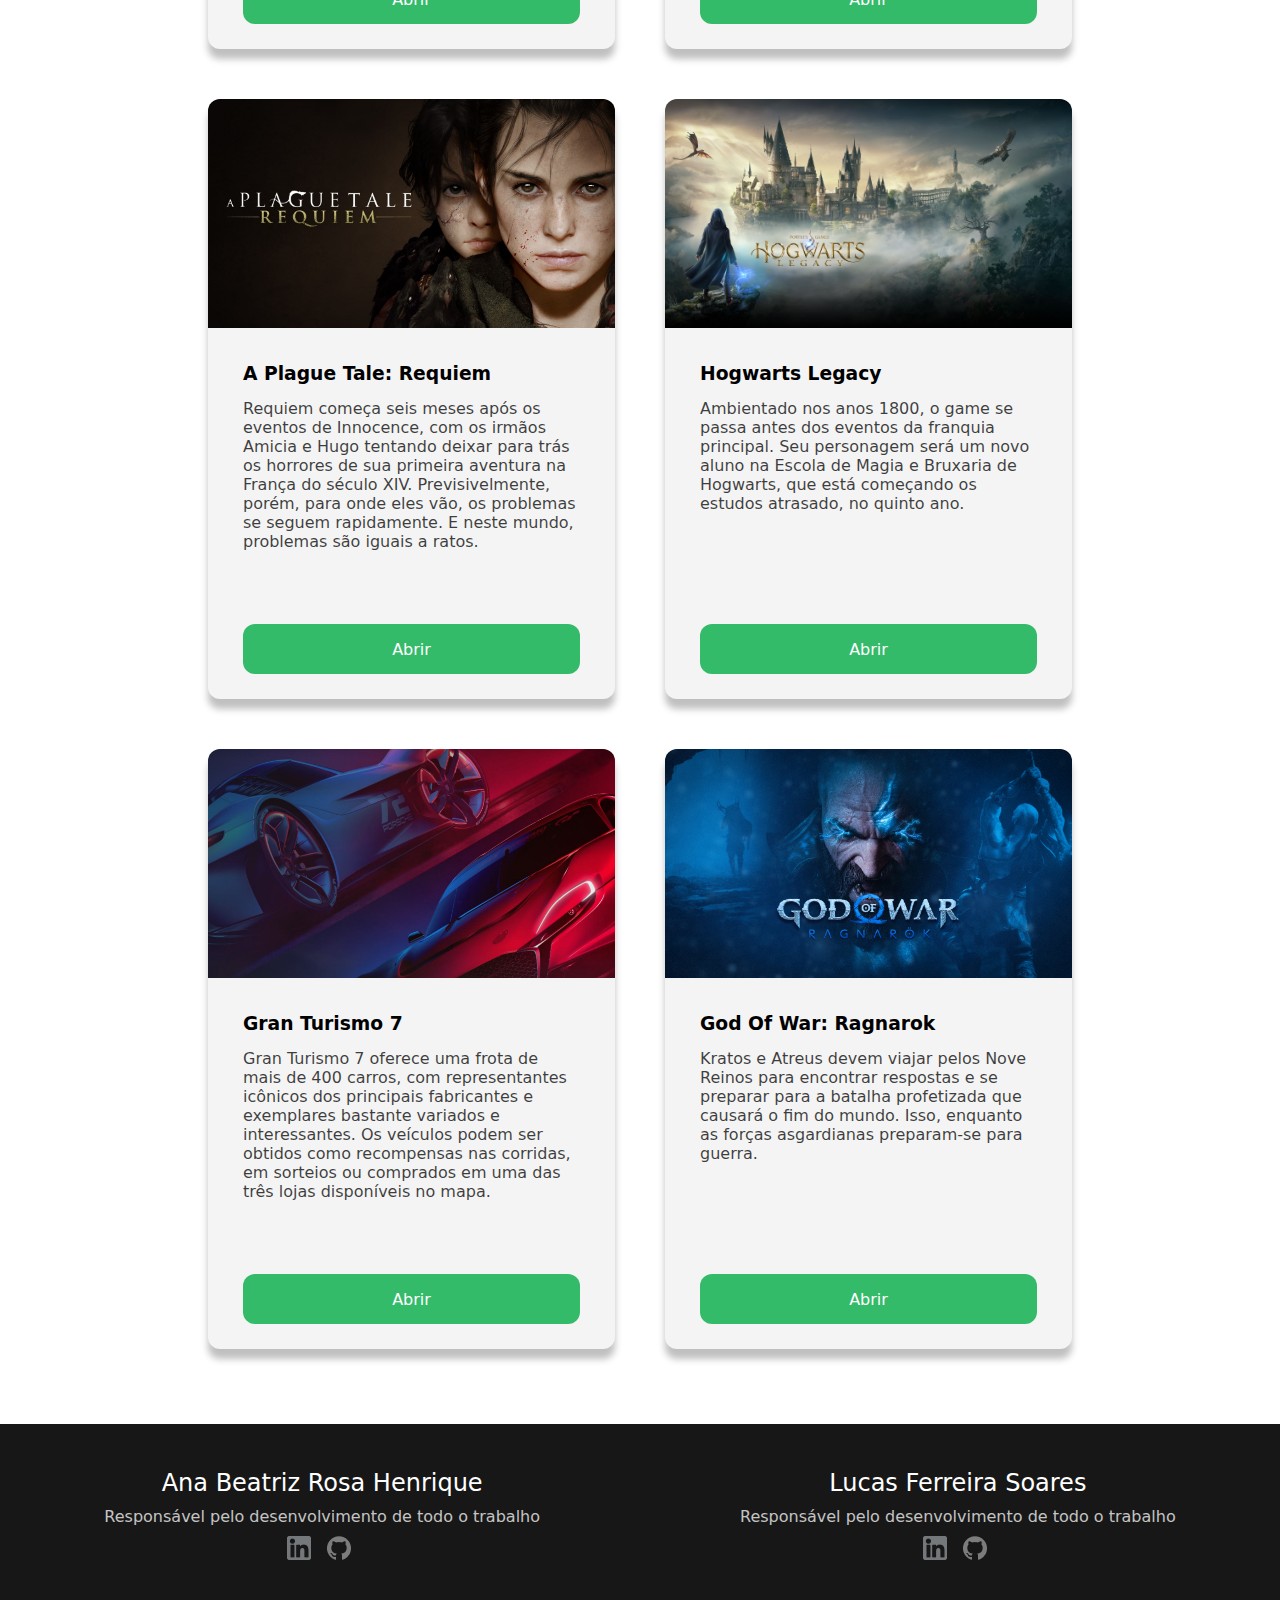
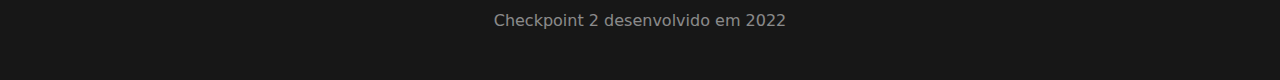
==== commit 4edbfe8f: "push final" ====
--- a/index.html
+++ b/index.html
@@ -6,7 +6,6 @@
   <meta http-equiv="X-UA-Compatible" content="IE=edge" />
   <meta name="viewport" content="width=device-width, initial-scale=1.0" />
   <title>DH Gamer | Página Inicial</title>
-<link href="https://cdn.jsdelivr.net/npm/bootstrap@5.2.0-beta1/dist/css/bootstrap.min.css" rel="stylesheet" integrity="sha384-0evHe/X+R7YkIZDRvuzKMRqM+OrBnVFBL6DOitfPri4tjfHxaWutUpFmBp4vmVor" crossorigin="anonymous">
   <link rel="stylesheet" href="./css/style.css" />
 </head>
 
@@ -25,7 +24,7 @@
         <a href="#sobre-nós">
           <li class="itens">Sobre nós</li>
         </a>
-        <a href="#">
+        <a href="./login.html">
           <li class="itens">Login</li>
         </a>
       </ul>
@@ -195,7 +194,7 @@
       <div class="informaçoes">
         <div class="integrantes">
           <h4>Ana Beatriz Rosa Henrique</h4>
-          <span>Responsável pelo desenvolvimento de...</span>
+          <span>Responsável pelo desenvolvimento de todo o trabalho</span>
 
           <div class="redes">
             <a href="https://www.linkedin.com/in/ana-beatriz-rosa-henrique-3b5945232/"><img src="./img/Linkedin.png"
@@ -206,7 +205,7 @@
 
         <div class="integrantes">
           <h4>Lucas Ferreira Soares</h4>
-          <span>Responsável pelo desenvolvimento de...</span>
+          <span>Responsável pelo desenvolvimento de todo o trabalho</span>
 
           <div class="redes">
             <a href="https://www.linkedin.com/in/lucas-soares-33154a239/"><img src="./img/Linkedin.png"
@@ -219,8 +218,6 @@
 
     <span class="checkpoint"> Checkpoint 2 desenvolvido em 2022 </span>
   </footer>
-<!-- JavaScript Bundle with Popper -->
-<script src="https://cdn.jsdelivr.net/npm/bootstrap@5.2.0-beta1/dist/js/bootstrap.bundle.min.js" integrity="sha384-pprn3073KE6tl6bjs2QrFaJGz5/SUsLqktiwsUTF55Jfv3qYSDhgCecCxMW52nD2" crossorigin="anonymous"></script>
 </body>
 
 </html>--- a/css/style.css
+++ b/css/style.css
@@ -16,7 +16,7 @@
     font-size: 18px;
     width: 100%;
     height: 10vh;
-    position: -webkit-sticky;
+    position:-webkit-sticky;
     position: sticky;
     top: 0;
     background-color: white;
